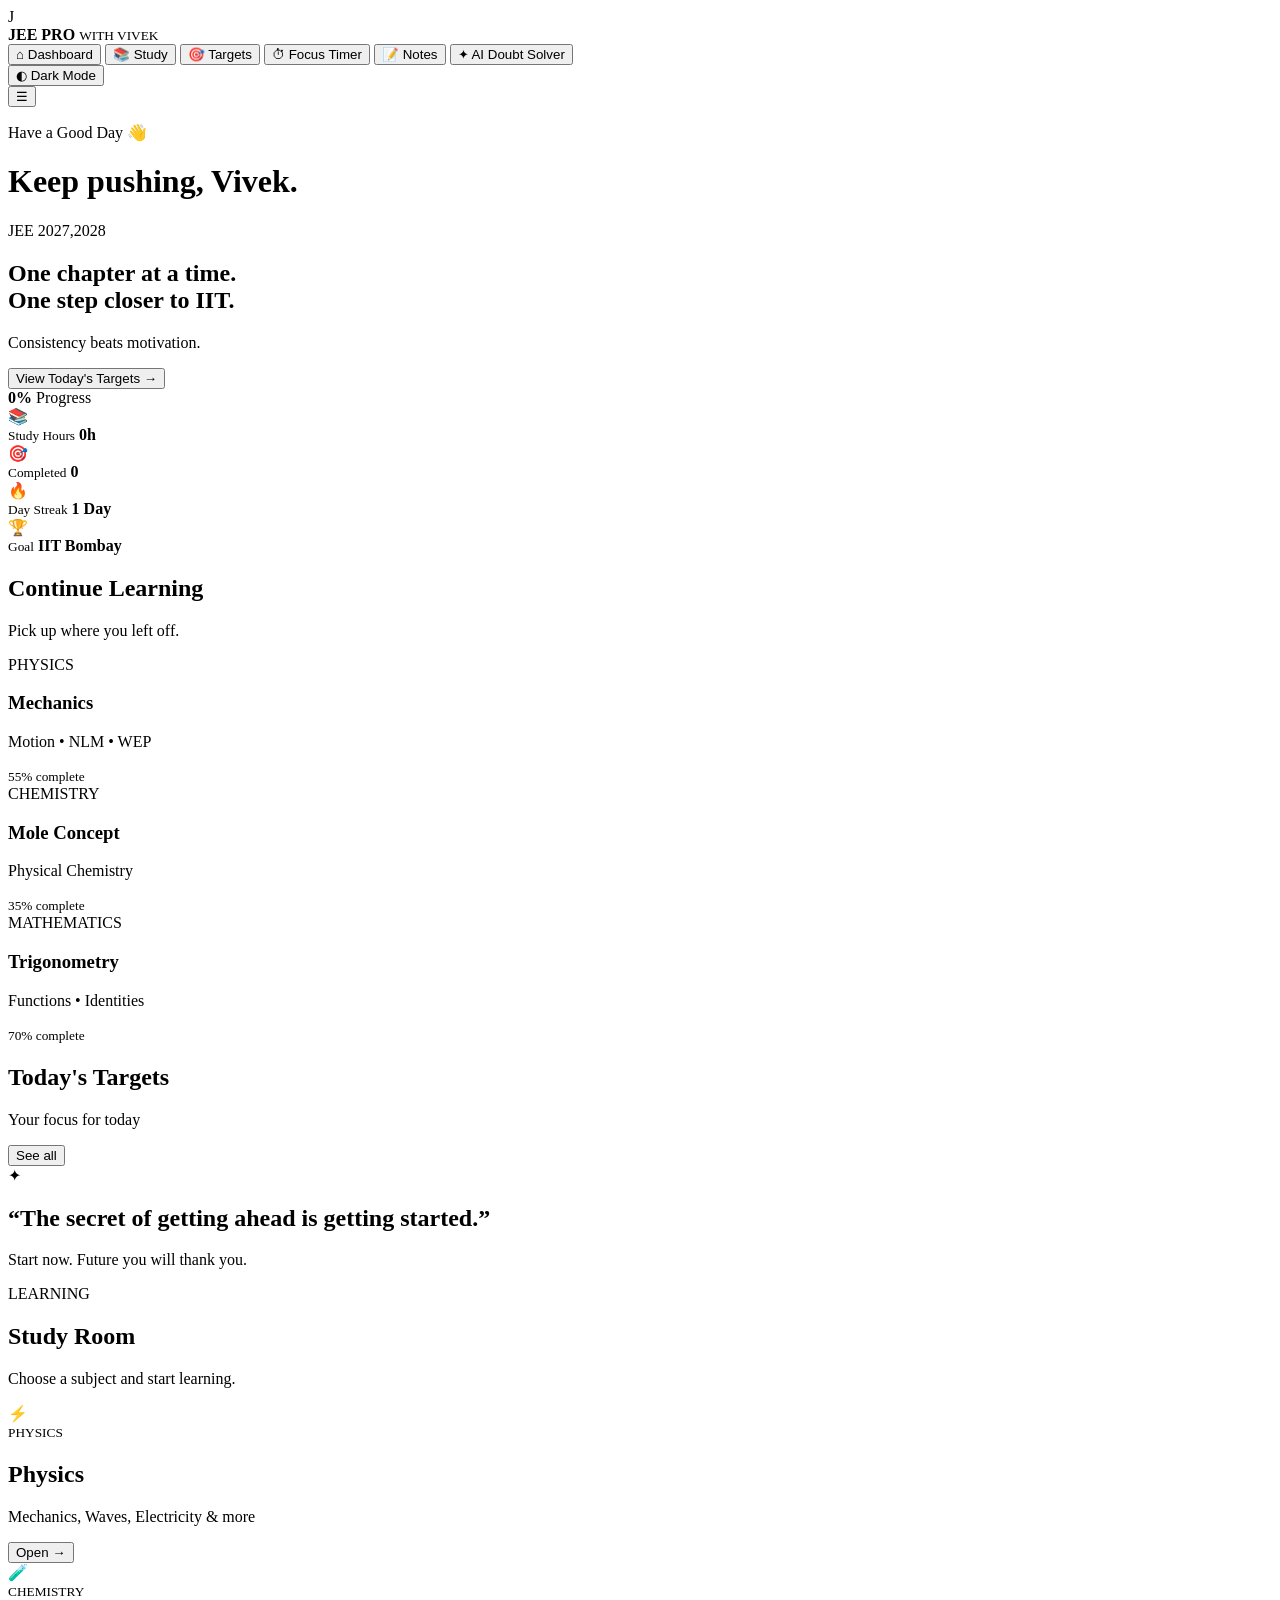
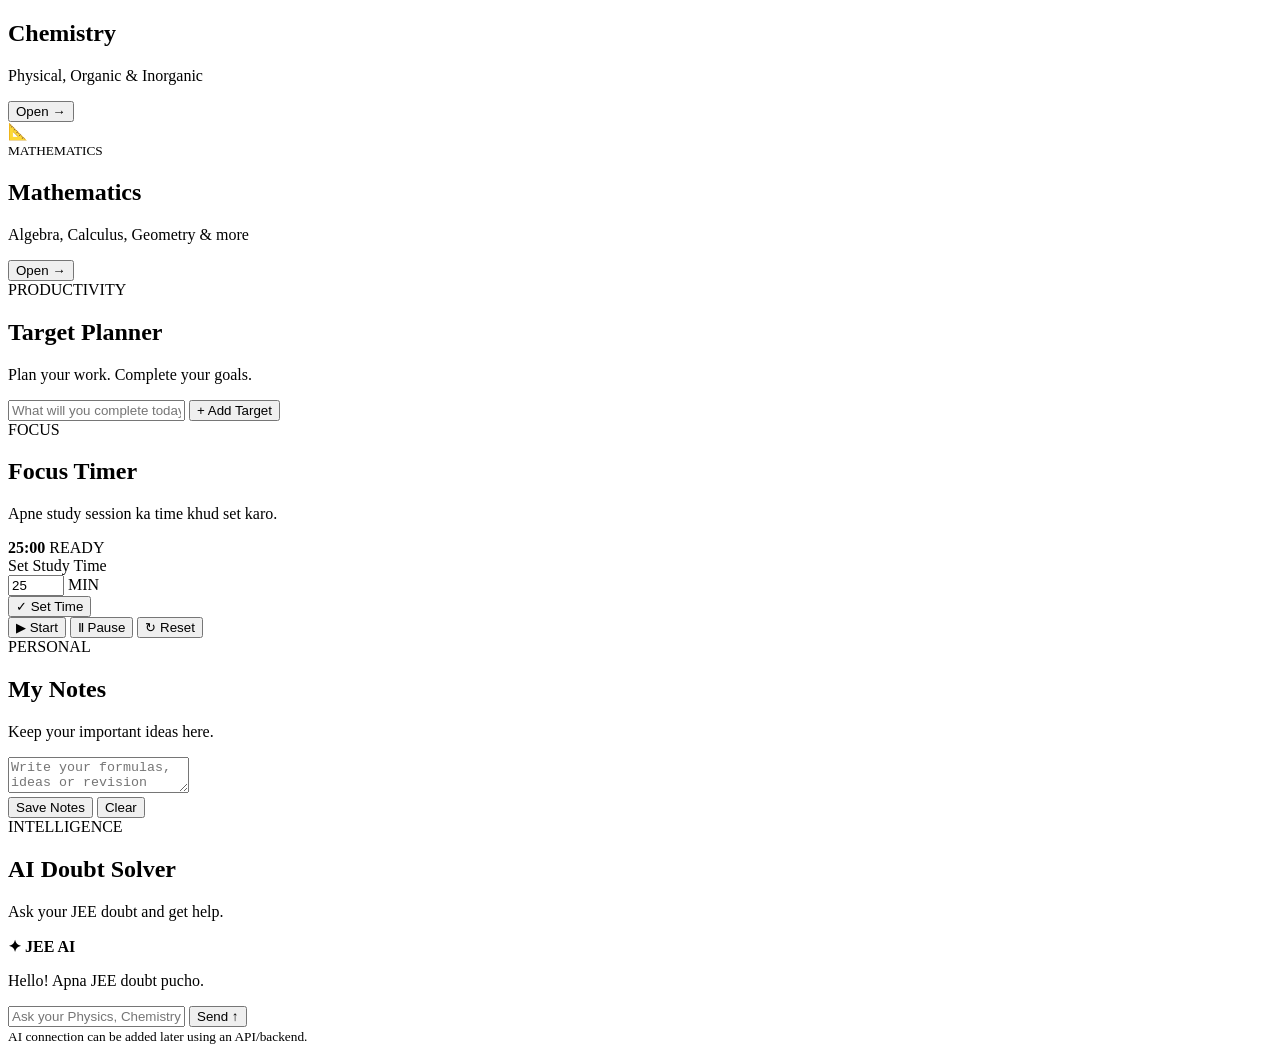
==== index.html @ 864549ed "Rename Index.html to index.html" ====
<!DOCTYPE html>
<html lang="en">
<head>
    <meta charset="UTF-8">
    <meta name="viewport" content="width=device-width, initial-scale=1.0">
    <title>JEE Pro | Study Dashboard</title>
    <link rel="stylesheet" href="style.css">
</head>

<body>

<div class="app">

    <aside class="sidebar">
        <div class="logo">
            <div class="logoIcon">J</div>
            <div>
                <b>JEE PRO</b>
                <small>WITH VIVEK</small>
            </div>
        </div>

        <nav>
            <button class="nav active" onclick="openPage('dashboard',this)">⌂ <span>Dashboard</span></button>
            <button class="nav" onclick="openPage('study',this)">📚 <span>Study</span></button>
            <button class="nav" onclick="openPage('targets',this)">🎯 <span>Targets</span></button>
            <button class="nav" onclick="openPage('timer',this)">⏱ <span>Focus Timer</span></button>
            <button class="nav" onclick="openPage('notes',this)">📝 <span>Notes</span></button>
            <button class="nav" onclick="openPage('ai',this)">✦ <span>AI Doubt Solver</span></button>
        </nav>

        <div class="sideBottom">
            <button class="nav" onclick="toggleTheme()">◐ <span>Dark Mode</span></button>
        </div>
    </aside>


    <main class="main">

        <header class="topbar">
            <button class="mobileMenu" onclick="toggleSidebar()">☰</button>

            <div>
                <p class="hello">Have a Good Day 👋</p>
                <h1>Keep pushing, Vivek.</h1>
            </div>

            <div class="date" id="today"></div>
        </header>


        <!-- DASHBOARD -->

        <section id="dashboard" class="page active">

            <div class="heroCard">
                <div>
                    <span class="tag">JEE 2027,2028</span>
                    <h2>One chapter at a time.<br>One step closer to IIT.</h2>
                    <p>Consistency beats motivation.</p>
                    <button onclick="openPage('targets')">View Today's Targets →</button>
                </div>

                <div class="heroCircle">
                    <strong id="progressCircle">0%</strong>
                    <span>Progress</span>
                </div>
            </div>


            <div class="stats">

                <div class="stat">
                    <span>📚</span>
                    <div>
                        <small>Study Hours</small>
                        <strong id="hours">0h</strong>
                    </div>
                </div>

                <div class="stat">
                    <span>🎯</span>
                    <div>
                        <small>Completed</small>
                        <strong id="completedCount">0</strong>
                    </div>
                </div>

                <div class="stat">
                    <span>🔥</span>
                    <div>
                        <small>Day Streak</small>
                        <strong>1 Day</strong>
                    </div>
                </div>

                <div class="stat">
                    <span>🏆</span>
                    <div>
                        <small>Goal</small>
                        <strong>IIT Bombay</strong>
                    </div>
                </div>

            </div>


            <div class="sectionTitle">
                <div>
                    <h2>Continue Learning</h2>
                    <p>Pick up where you left off.</p>
                </div>
            </div>

            <div class="subjectGrid">

                <div class="subject physics">
                    <span>PHYSICS</span>
                    <h3>Mechanics</h3>
                    <p>Motion • NLM • WEP</p>
                    <div class="bar"><i style="width:55%"></i></div>
                    <small>55% complete</small>
                </div>

                <div class="subject chemistry">
                    <span>CHEMISTRY</span>
                    <h3>Mole Concept</h3>
                    <p>Physical Chemistry</p>
                    <div class="bar"><i style="width:35%"></i></div>
                    <small>35% complete</small>
                </div>

                <div class="subject maths">
                    <span>MATHEMATICS</span>
                    <h3>Trigonometry</h3>
                    <p>Functions • Identities</p>
                    <div class="bar"><i style="width:70%"></i></div>
                    <small>70% complete</small>
                </div>

            </div>


            <div class="bottomGrid">

                <div class="panel">
                    <div class="panelHead">
                        <div>
                            <h2>Today's Targets</h2>
                            <p>Your focus for today</p>
                        </div>
                        <button onclick="openPage('targets')">See all</button>
                    </div>

                    <div id="dashboardTargets"></div>
                </div>


                <div class="quote">
                    <div class="quoteIcon">✦</div>
                    <h2>“The secret of getting ahead is getting started.”</h2>
                    <p>Start now. Future you will thank you.</p>
                </div>

            </div>

        </section>


        <!-- STUDY -->

        <section id="study" class="page">

            <div class="pageTitle">
                <span class="tag">LEARNING</span>
                <h1>Study Room</h1>
                <p>Choose a subject and start learning.</p>
            </div>

            <div class="largeSubjects">

                <div class="largeSubject">
                    <div class="subjectIcon">⚡</div>
                    <div>
                        <small>PHYSICS</small>
                        <h2>Physics</h2>
                        <p>Mechanics, Waves, Electricity & more</p>
                    
                    </div>
                    <button>Open →</button>
                </div>

                <div class="largeSubject">
                    <div class="subjectIcon">🧪</div>
                    <div>
                        <small>CHEMISTRY</small>
                        <h2>Chemistry</h2>
                        <p>Physical, Organic & Inorganic</p>
                    </div>
                    <button>Open →</button>
                </div>

                <div class="largeSubject">
                    <div class="subjectIcon">📐</div>
                    <div>
                        <small>MATHEMATICS</small>
                        <h2>Mathematics</h2>
                        <p>Algebra, Calculus, Geometry & more</p>
                    </div>
                    <button>Open →</button>
                </div>

            </div>

        </section>


        <!-- TARGETS -->

        <section id="targets" class="page">

            <div class="pageTitle">
                <span class="tag">PRODUCTIVITY</span>
                <h1>Target Planner</h1>
                <p>Plan your work. Complete your goals.</p>
            </div>

            <div class="addTarget">
                <input id="targetInput" placeholder="What will you complete today?">
                <button onclick="addTarget()">+ Add Target</button>
            </div>

            <div id="targetList"></div>

        </section>


        <!-- TIMER -->

        <section id="timer" class="page">

    <div class="pageTitle">
        <span class="tag">FOCUS</span>
        <h1>Focus Timer</h1>
        <p>Apne study session ka time khud set karo.</p>
    </div>

    <div class="timerCard">

        <div class="timerRing">
            <strong id="timerDisplay">25:00</strong>
            <span id="timerStatus">READY</span>
        </div>

        <div class="timerEdit">

            <label>Set Study Time</label>

            <div class="timeInputs">

                <input
                    type="number"
                    id="customMinutes"
                    min="1"
                    max="180"
                    value="25"
                    placeholder="Minutes"
                >

                <span>MIN</span>

            </div>

            <button onclick="setCustomTime()">
                ✓ Set Time
            </button>

        </div>

        <div class="timerButtons">

            <button onclick="startTimer()">
                ▶ Start
            </button>

            <button onclick="pauseTimer()">
                Ⅱ Pause
            </button>

            <button class="reset" onclick="resetTimer()">
                ↻ Reset
            </button>

        </div>

    </div>

</section>


        <!-- NOTES -->

        <section id="notes" class="page">

            <div class="pageTitle">
                <span class="tag">PERSONAL</span>
                <h1>My Notes</h1>
                <p>Keep your important ideas here.</p>
            </div>

            <div class="notesCard">
                <textarea id="notesBox" placeholder="Write your formulas, ideas or revision notes..."></textarea>
                <div>
                    <button onclick="saveNotes()">Save Notes</button>
                    <button class="reset" onclick="clearNotes()">Clear</button>
                </div>
                <small id="noteStatus"></small>
            </div>

        </section>


        <!-- AI -->

        <section id="ai" class="page">

            <div class="pageTitle">
                <span class="tag">INTELLIGENCE</span>
                <h1>AI Doubt Solver</h1>
                <p>Ask your JEE doubt and get help.</p>
            </div>

            <div class="aiCard">

                <div id="chatBox">
                    <div class="message bot">
                        <b>✦ JEE AI</b>
                        <p>Hello! Apna JEE doubt pucho.</p>
                    </div>
                </div>

                <div class="chatInput">
                    <input id="question" placeholder="Ask your Physics, Chemistry or Maths doubt...">
                    <button onclick="askAI()">Send ↑</button>
                </div>

                <small>AI connection can be added later using an API/backend.</small>

            </div>

        </section>

    </main>

</div>

<script src="script.js"></script>

</body>
</html>
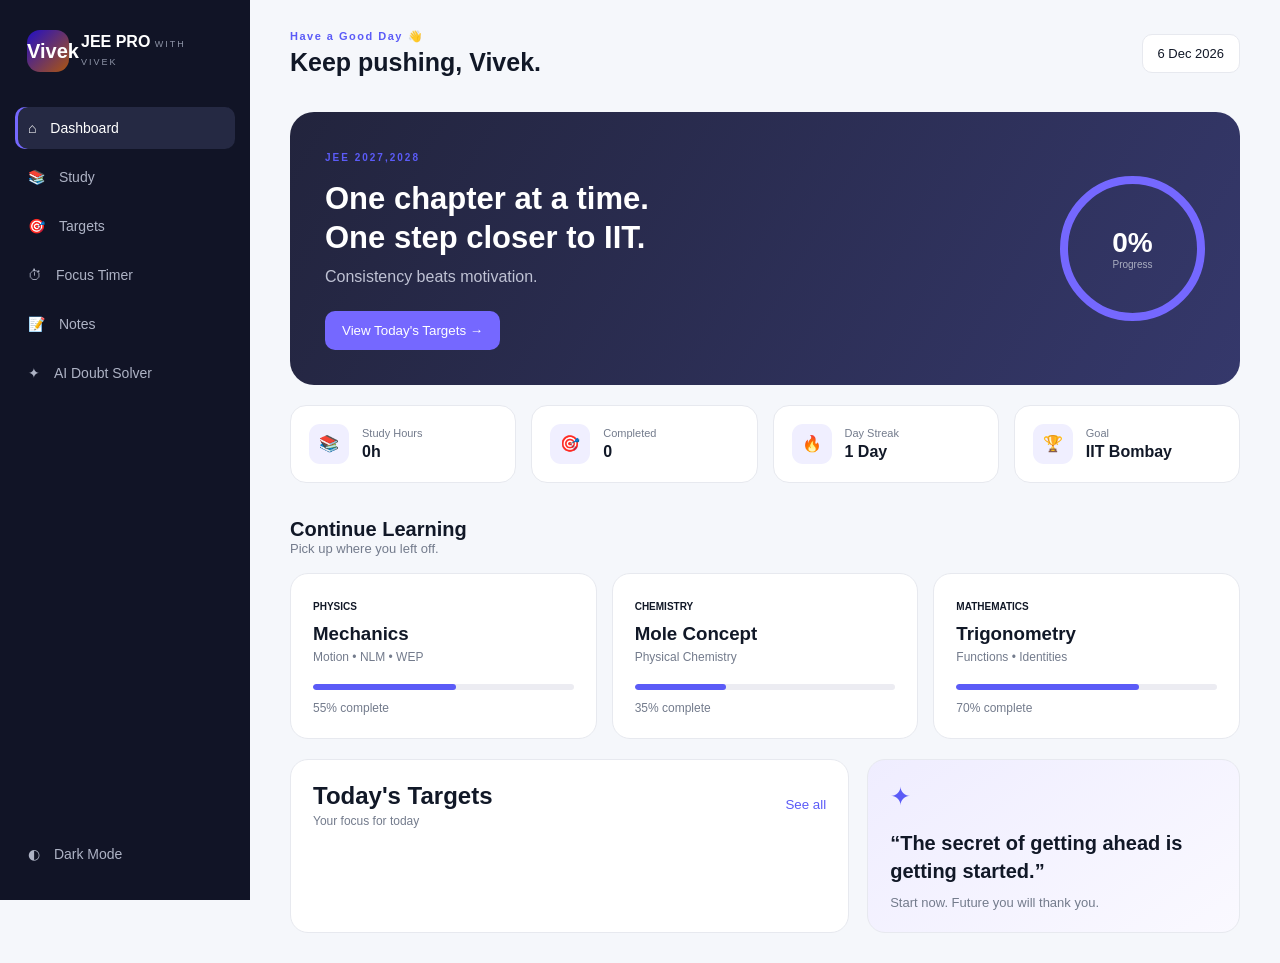
==== commit faef871c: "Update index.html" ====
--- a/index.html
+++ b/index.html
@@ -13,7 +13,7 @@
 
     <aside class="sidebar">
         <div class="logo">
-            <div class="logoIcon">J</div>
+            <div class="logoIcon">Vivek</div>
             <div>
                 <b>JEE PRO</b>
                 <small>WITH VIVEK</small>
--- a/style.css
+++ b/style.css
@@ -0,0 +1,752 @@
+* {
+    margin: 0;
+    padding: 0;
+    box-sizing: border-box;
+}
+
+:root {
+    --bg: #f5f7fb;
+    --card: #ffffff;
+    --text: #111827;
+    --muted: #737b8c;
+    --primary: #5b5bf7;
+    --border: #e7e9ef;
+}
+
+body {
+    font-family: Inter, Arial, sans-serif;
+    background: var(--bg);
+    color: var(--text);
+    transition: .3s;
+}
+
+button {
+    border: 0;
+    cursor: pointer;
+    font-family: inherit;
+}
+
+.app {
+    display: flex;
+    min-height: 100vh;
+}
+
+
+/* SIDEBAR */
+
+.sidebar {
+    width: 250px;
+    background: #111426;
+    color: white;
+    padding: 25px 15px;
+    position: fixed;
+    height: 100vh;
+    display: flex;
+    flex-direction: column;
+    z-index: 10;
+}
+
+.logo {
+    display: flex;
+    align-items: center;
+    gap: 12px;
+    padding: 5px 12px 35px;
+}
+
+.logoIcon {
+    width: 42px;
+    height: 42px;
+    border-radius: 13px;
+    display: grid;
+    place-items: center;
+    background: linear-gradient(135deg,#220fc5,#ad560f);
+    font-size: 20px;
+    font-weight: bold;
+}
+
+.logo b {
+    display: ;
+}
+
+.logo small {
+    color: #8e94a7;
+    font-size: 9px;
+    letter-spacing: 2px;
+}
+
+nav {
+    display: grid;
+    gap: 7px;
+}
+
+.nav {
+    width: 100%;
+    padding: 13px;
+    background: transparent;
+    color: #aeb3c5;
+    border-radius: 10px;
+    text-align: left;
+    font-size: 14px;
+}
+
+.nav span {
+    margin-left: 10px;
+}
+
+.nav:hover,
+.nav.active {
+    background: #252943;
+    color: white;
+}
+
+.nav.active {
+    box-shadow: inset 3px 0 #7568ff;
+}
+
+.sideBottom {
+    margin-top: auto;
+}
+
+
+/* MAIN */
+
+.main {
+    margin-left: 250px;
+    width: calc(100% - 250px);
+    padding: 30px 40px;
+}
+
+.topbar {
+    display: flex;
+    align-items: center;
+    justify-content: space-between;
+    margin-bottom: 35px;
+}
+
+.hello {
+    color: var(--primary);
+    font-size: 11px;
+    font-weight: bold;
+    letter-spacing: 1.5px;
+}
+
+.topbar h1 {
+    margin-top: 5px;
+    font-size: 25px;
+}
+
+.date {
+    background: var(--card);
+    border: 1px solid var(--border);
+    padding: 11px 15px;
+    border-radius: 10px;
+    font-size: 13px;
+}
+
+.mobileMenu {
+    display: none;
+}
+
+
+/* PAGES */
+
+.page {
+    display: none;
+}
+
+.page.active {
+    display: block;
+}
+
+.pageTitle {
+    margin-bottom: 25px;
+}
+
+.pageTitle h1 {
+    font-size: 32px;
+    margin: 7px 0;
+}
+
+.pageTitle p {
+    color: var(--muted);
+}
+
+.tag {
+    font-size: 10px;
+    letter-spacing: 2px;
+    font-weight: bold;
+    color: var(--primary);
+}
+
+
+/* HERO */
+
+.heroCard {
+    min-height: 260px;
+    padding: 35px;
+    border-radius: 24px;
+    background: linear-gradient(120deg,#22243d,#35386b);
+    color: white;
+    display: flex;
+    justify-content: space-between;
+    align-items: center;
+    overflow: hidden;
+}
+
+.heroCard h2 {
+    font-size: 31px;
+    line-height: 1.25;
+    margin: 15px 0 10px;
+}
+
+.heroCard p {
+    color: #bfc2d4;
+}
+
+.heroCard button {
+    margin-top: 25px;
+    padding: 12px 17px;
+    border-radius: 10px;
+    background: #7568ff;
+    color: white;
+}
+
+.heroCircle {
+    width: 145px;
+    height: 145px;
+    border-radius: 50%;
+    border: 8px solid #7568ff;
+    display: grid;
+    place-content: center;
+    text-align: center;
+}
+
+.heroCircle strong {
+    font-size: 28px;
+}
+
+.heroCircle span {
+    font-size: 10px;
+    color: #aaaec1;
+}
+
+
+/* STATS */
+
+.stats {
+    display: grid;
+    grid-template-columns: repeat(4,1fr);
+    gap: 15px;
+    margin: 20px 0 35px;
+}
+
+.stat {
+    background: var(--card);
+    border: 1px solid var(--border);
+    padding: 18px;
+    border-radius: 16px;
+    display: flex;
+    align-items: center;
+    gap: 13px;
+}
+
+.stat > span {
+    width: 40px;
+    height: 40px;
+    display: grid;
+    place-items: center;
+    background: #f0efff;
+    border-radius: 11px;
+}
+
+.stat small,
+.stat strong {
+    display: block;
+}
+
+.stat small {
+    color: var(--muted);
+    font-size: 11px;
+}
+
+.stat strong {
+    margin-top: 4px;
+}
+
+
+/* SUBJECTS */
+
+.sectionTitle {
+    margin-bottom: 17px;
+}
+
+.sectionTitle h2 {
+    font-size: 20px;
+}
+
+.sectionTitle p {
+    color: var(--muted);
+    font-size: 13px;
+}
+
+.subjectGrid {
+    display: grid;
+    grid-template-columns: repeat(3,1fr);
+    gap: 15px;
+}
+
+.subject {
+    padding: 22px;
+    border-radius: 18px;
+    background: var(--card);
+    border: 1px solid var(--border);
+}
+
+.subject span {
+    font-size: 10px;
+    font-weight: bold;
+}
+
+.subject h3 {
+    margin: 9px 0 5px;
+}
+
+.subject p,
+.subject small {
+    color: var(--muted);
+    font-size: 12px;
+}
+
+.bar {
+    height: 6px;
+    background: #ececf2;
+    border-radius: 20px;
+    margin: 20px 0 8px;
+    overflow: hidden;
+}
+
+.bar i {
+    height: 100%;
+    display: block;
+    background: var(--primary);
+    border-radius: inherit;
+}
+
+
+/* BOTTOM */
+
+.bottomGrid {
+    display: grid;
+    grid-template-columns: 1.5fr 1fr;
+    gap: 18px;
+    margin-top: 20px;
+}
+
+.panel,
+.quote {
+    background: var(--card);
+    border: 1px solid var(--border);
+    border-radius: 18px;
+    padding: 22px;
+}
+
+.panelHead {
+    display: flex;
+    justify-content: space-between;
+    align-items: center;
+}
+
+.panelHead p {
+    color: var(--muted);
+    font-size: 12px;
+    margin-top: 4px;
+}
+
+.panelHead button {
+    background: transparent;
+    color: var(--primary);
+}
+
+.quote {
+    background: linear-gradient(145deg,#efedff,#faf9ff);
+}
+
+.quoteIcon {
+    font-size: 25px;
+    color: var(--primary);
+}
+
+.quote h2 {
+    margin: 18px 0 10px;
+    font-size: 20px;
+    line-height: 1.4;
+}
+
+.quote p {
+    color: var(--muted);
+    font-size: 13px;
+}
+
+
+/* TARGETS */
+
+.addTarget {
+    display: flex;
+    gap: 10px;
+    margin-bottom: 20px;
+}
+
+.addTarget input,
+.chatInput input {
+    flex: 1;
+    border: 1px solid var(--border);
+    background: var(--card);
+    color: var(--text);
+    padding: 14px;
+    border-radius: 11px;
+    outline: none;
+}
+
+.addTarget button,
+.chatInput button,
+.notesCard button {
+    background: var(--primary);
+    color: white;
+    padding: 12px 18px;
+    border-radius: 11px;
+}
+
+.target {
+    background: var(--card);
+    border: 1px solid var(--border);
+    padding: 17px;
+    margin: 10px 0;
+    border-radius: 14px;
+    display: flex;
+    justify-content: space-between;
+}
+
+.target.done {
+    opacity: .5;
+    text-decoration: line-through;
+}
+
+
+/* STUDY */
+
+.largeSubjects {
+    display: grid;
+    gap: 15px;
+}
+
+.largeSubject {
+    background: var(--card);
+    border: 1px solid var(--border);
+    padding: 24px;
+    border-radius: 18px;
+    display: flex;
+    align-items: center;
+    gap: 18px;
+}
+
+.subjectIcon {
+    width: 55px;
+    height: 55px;
+    display: grid;
+    place-items: center;
+    background: #f0efff;
+    border-radius: 15px;
+    font-size: 24px;
+}
+
+.largeSubject div:nth-child(2) {
+    flex: 1;
+}
+
+.largeSubject small {
+    color: var(--primary);
+    font-size: 9px;
+    font-weight: bold;
+}
+
+.largeSubject h2 {
+    margin: 5px 0;
+}
+
+.largeSubject p {
+    color: var(--muted);
+    font-size: 13px;
+}
+
+.largeSubject button {
+    background: var(--primary);
+    color: white;
+    padding: 11px 16px;
+    border-radius: 10px;
+}
+
+
+/* TIMER */
+
+.timerCard {
+    max-width: 600px;
+    margin: auto;
+    background: var(--card);
+    border: 1px solid var(--border);
+    border-radius: 25px;
+    padding: 45px;
+    text-align: center;
+}
+
+.timerRing {
+    width: 250px;
+    height: 250px;
+    border-radius: 50%;
+    border: 10px solid #e5e2ff;
+    outline: 3px solid var(--primary);
+    outline-offset: -16px;
+    display: grid;
+    place-content: center;
+    margin: auto;
+}
+
+.timerRing strong {
+    font-size: 52px;
+}
+
+.timerRing span {
+    color: var(--muted);
+    font-size: 10px;
+    letter-spacing: 2px;
+}
+
+.timerButtons {
+    margin-top: 35px;
+}
+
+.timerButtons button {
+    padding: 12px 18px;
+    border-radius: 10px;
+    background: var(--primary);
+    color: white;
+}
+
+.reset {
+    background: #ececf2 !important;
+    color: #555 !important;
+}
+
+
+/* NOTES */
+
+.notesCard,
+.aiCard {
+    background: var(--card);
+    border: 1px solid var(--border);
+    padding: 20px;
+    border-radius: 18px;
+}
+
+.notesCard textarea {
+    width: 100%;
+    min-height: 400px;
+    border: 0;
+    resize: vertical;
+    outline: none;
+    background: transparent;
+    color: var(--text);
+    font-family: inherit;
+    font-size: 15px;
+}
+
+
+/* AI */
+
+#chatBox {
+    min-height: 350px;
+    max-height: 500px;
+    overflow-y: auto;
+    padding: 10px;
+}
+
+.message {
+    max-width: 80%;
+    padding: 13px;
+    margin: 10px 0;
+    border-radius: 13px;
+}
+
+.message p {
+    margin-top: 5px;
+}
+
+.bot {
+    background: #f0efff;
+}
+
+.user {
+    background: var(--primary);
+    color: white;
+    margin-left: auto;
+}
+
+.chatInput {
+    display: flex;
+    gap: 10px;
+    margin-top: 15px;
+}
+
+
+/* DARK MODE */
+
+body.dark {
+    --bg: #0d0f18;
+    --card: #171a28;
+    --text: #f3f4f6;
+    --muted: #9499aa;
+    --border: #282c3d;
+}
+
+body.dark .quote {
+    background: #1b1d31;
+}
+
+body.dark .stat > span,
+body.dark .subjectIcon {
+    background: #272642;
+}
+
+body.dark .bar {
+    background: #292c3b;
+}
+
+body.dark .bot {
+    background: #25283a;
+}
+
+
+/* MOBILE */
+
+@media(max-width:800px) {
+
+    .sidebar {
+        transform: translateX(-100%);
+        transition: .3s;
+    }
+
+    .sidebar.show {
+        transform: translateX(0);
+    }
+
+    .main {
+        margin-left: 0;
+        width: 100%;
+        padding: 20px;
+    }
+
+    .mobileMenu {
+        display: block;
+        background: var(--card);
+        color: var(--text);
+        padding: 10px;
+        border-radius: 8px;
+        margin-right: 10px;
+    }
+
+    .topbar {
+        align-items: flex-start;
+    }
+
+    .topbar > div:nth-child(2) {
+        flex: 1;
+    }
+
+    .date {
+        display: none;
+    }
+
+    .stats {
+        grid-template-columns: repeat(2,1fr);
+    }
+
+    .subjectGrid,
+    .bottomGrid {
+        grid-template-columns: 1fr;
+    }
+
+    .heroCard {
+        padding: 25px;
+    }
+
+    .heroCard h2 {
+        font-size: 24px;
+    }
+
+    .heroCircle {
+        width: 95px;
+        height: 95px;
+    }
+
+    .heroCircle strong {
+        font-size: 20px;
+    }
+
+    .largeSubject {
+        align-items: flex-start;
+        flex-wrap: wrap;
+    }
+}
+.timerEdit {
+    margin-top: 30px;
+}
+
+.timerEdit label {
+    display: block;
+    color: var(--muted);
+    font-size: 13px;
+    margin-bottom: 10px;
+}
+
+.timeInputs {
+    display: flex;
+    justify-content: center;
+    align-items: center;
+    gap: 8px;
+}
+
+.timeInputs input {
+    width: 110px;
+    padding: 12px;
+    text-align: center;
+    border: 1px solid var(--border);
+    border-radius: 10px;
+    background: var(--bg);
+    color: var(--text);
+    font-size: 18px;
+    outline: none;
+}
+
+.timeInputs span {
+    color: var(--muted);
+    font-size: 11px;
+    font-weight: bold;
+}
+
+.timerEdit button {
+    margin-top: 12px;
+    background: var(--primary);
+    color: white;
+    padding: 10px 16px;
+    border-radius: 10px;
+}
+.logo {
+    padding: 5px 12px 35px;
+}
+
+.logo img {
+    width: 100%;
+    max-width: 180px;
+    height: 55px;
+    object-fit: contain;
+    object-position: left center;
+}
